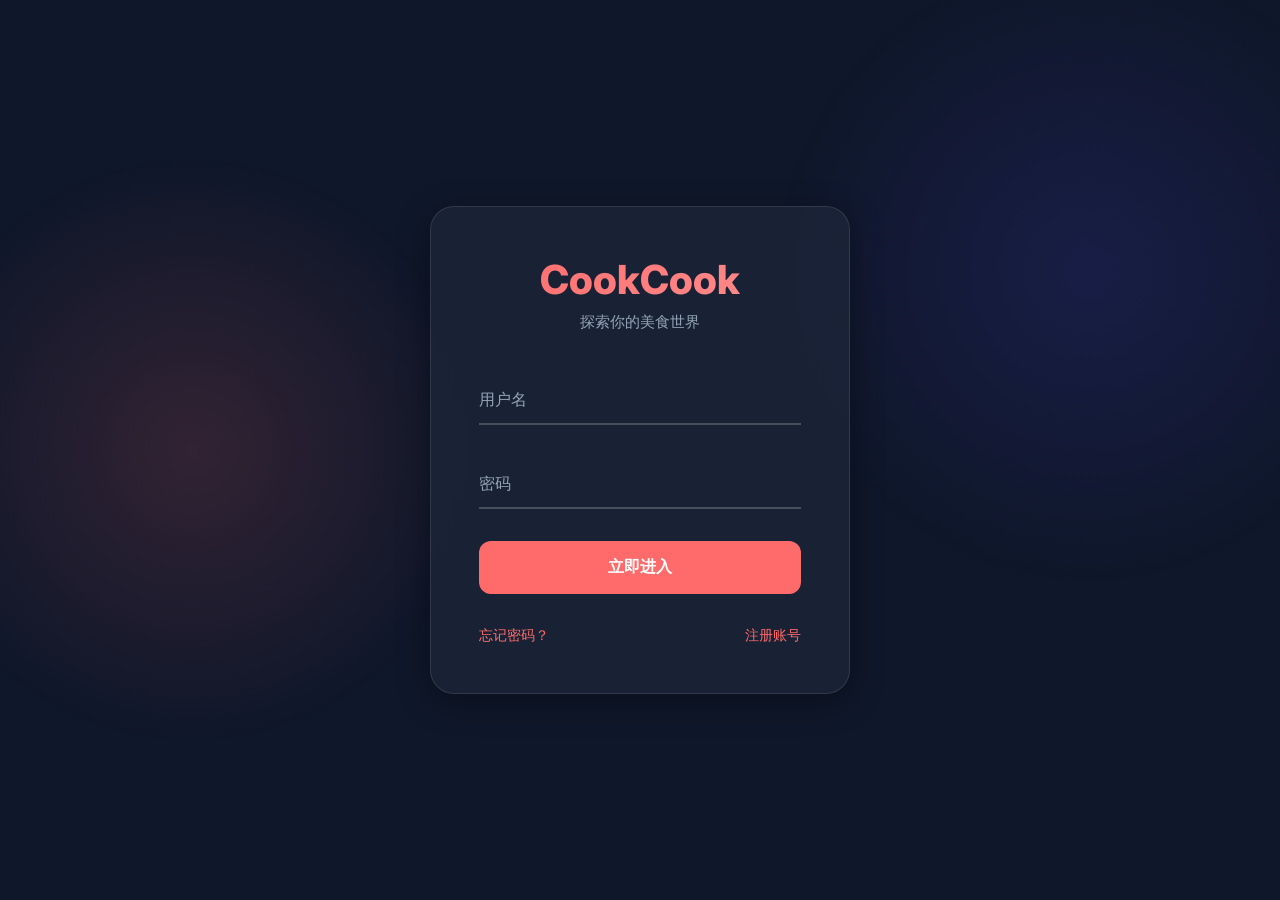
==== index.html @ f3c6b73f "feat: phase 1 initialization and ui implementation" ====
<!DOCTYPE html>
<html lang="zh-CN">
<head>
    <meta charset="UTF-8">
    <meta name="viewport" content="width=device-width, initial-scale=1.0">
    <title>CookCook - 登录</title>
    <link rel="stylesheet" href="css/base.css?v=1.0.0">
    <link rel="stylesheet" href="css/index.css?v=1.0.0">
    <link href="https://fonts.googleapis.com/css2?family=Inter:wght@300;400;600;800&display=swap" rel="stylesheet">
</head>
<body>
    <div class="background-anim"></div>
    <div class="login-container">
        <div class="glass-panel">
            <div class="logo-box">
                <h1>CookCook</h1>
                <p>探索你的美食世界</p>
            </div>
            <form id="loginForm" class="login-form">
                <div class="input-group">
                    <input type="text" id="username" placeholder=" " required autocomplete="off">
                    <label for="username">用户名</label>
                </div>
                <div class="input-group">
                    <input type="password" id="password" placeholder=" " required>
                    <label for="password">密码</label>
                </div>
                <button type="submit" class="btn-primary">
                    <span class="btn-text">立即进入</span>
                    <div class="loader"></div>
                </button>
            </form>
            <div class="footer-links">
                <a href="#">忘记密码？</a>
                <a href="#">注册账号</a>
            </div>
        </div>
    </div>
    <script src="js/auth.js?v=1.0.0"></script>
</body>
</html>
---- css/base.css ----
:root {
    --primary-color: #ff6b6b;
    --primary-hover: #ff5252;
    --bg-dark: #0f172a;
    --bg-panel: rgba(30, 41, 59, 0.7);
    --text-main: #f8fafc;
    --text-muted: #94a3b8;
    --glass-border: rgba(255, 255, 255, 0.1);
    --glass-shadow: 0 8px 32px 0 rgba(0, 0, 0, 0.37);
}

* {
    margin: 0;
    padding: 0;
    box-sizing: border-box;
}

body {
    font-family: 'Inter', sans-serif;
    background-color: var(--bg-dark);
    color: var(--text-main);
    overflow-x: hidden;
}

a {
    text-decoration: none;
    color: var(--primary-color);
    transition: color 0.3s ease;
}

a:hover {
    color: var(--primary-hover);
}

/* Scrollbar */
::-webkit-scrollbar {
    width: 8px;
}
::-webkit-scrollbar-track {
    background: var(--bg-dark);
}
::-webkit-scrollbar-thumb {
    background: var(--bg-panel);
    border-radius: 4px;
}
::-webkit-scrollbar-thumb:hover {
    background: var(--primary-color);
}
---- css/index.css ----
.login-container {
    height: 100vh;
    display: flex;
    justify-content: center;
    align-items: center;
    position: relative;
    z-index: 10;
}

.background-anim {
    position: fixed;
    top: 0;
    left: 0;
    width: 100vw;
    height: 100vh;
    background: radial-gradient(circle at 15% 50%, rgba(255, 107, 107, 0.15), transparent 25%),
                radial-gradient(circle at 85% 30%, rgba(79, 70, 229, 0.15), transparent 25%);
    z-index: 1;
    animation: pulse 10s infinite alternate;
}

@keyframes pulse {
    0% { transform: scale(1); }
    100% { transform: scale(1.2); }
}

.glass-panel {
    background: var(--bg-panel);
    backdrop-filter: blur(16px);
    -webkit-backdrop-filter: blur(16px);
    border: 1px solid var(--glass-border);
    border-radius: 24px;
    padding: 3rem;
    width: 100%;
    max-width: 420px;
    box-shadow: var(--glass-shadow);
    transform: translateY(20px);
    opacity: 0;
    animation: slideUp 0.8s cubic-bezier(0.16, 1, 0.3, 1) forwards;
}

@keyframes slideUp {
    to {
        transform: translateY(0);
        opacity: 1;
    }
}

.logo-box {
    text-align: center;
    margin-bottom: 2.5rem;
}

.logo-box h1 {
    font-size: 2.5rem;
    font-weight: 800;
    background: linear-gradient(135deg, #ff6b6b, #ff8e8e);
    -webkit-background-clip: text;
    -webkit-text-fill-color: transparent;
    margin-bottom: 0.5rem;
}

.logo-box p {
    color: var(--text-muted);
    font-size: 0.95rem;
}

.input-group {
    position: relative;
    margin-bottom: 2rem;
}

.input-group input {
    width: 100%;
    padding: 1rem 1rem 1rem 0;
    background: transparent;
    border: none;
    border-bottom: 2px solid rgba(255, 255, 255, 0.2);
    color: var(--text-main);
    font-size: 1rem;
    outline: none;
    transition: all 0.3s ease;
}

.input-group label {
    position: absolute;
    top: 1rem;
    left: 0;
    color: var(--text-muted);
    font-size: 1rem;
    pointer-events: none;
    transition: all 0.3s ease;
}

.input-group input:focus,
.input-group input:not(:placeholder-shown) {
    border-bottom-color: var(--primary-color);
}

.input-group input:focus + label,
.input-group input:not(:placeholder-shown) + label {
    top: -0.8rem;
    font-size: 0.8rem;
    color: var(--primary-color);
}

.btn-primary {
    width: 100%;
    padding: 1rem;
    background: var(--primary-color);
    color: white;
    border: none;
    border-radius: 12px;
    font-size: 1rem;
    font-weight: 600;
    cursor: pointer;
    transition: transform 0.2s, box-shadow 0.2s, background 0.3s;
    position: relative;
    overflow: hidden;
}

.btn-primary:hover {
    background: var(--primary-hover);
    transform: translateY(-2px);
    box-shadow: 0 10px 20px rgba(255, 107, 107, 0.3);
}

.btn-primary:active {
    transform: translateY(0);
}

.loader {
    display: none;
    width: 20px;
    height: 20px;
    border: 3px solid rgba(255,255,255,0.3);
    border-radius: 50%;
    border-top-color: white;
    animation: spin 1s ease-in-out infinite;
    margin: 0 auto;
}

.btn-primary.loading .btn-text {
    display: none;
}

.btn-primary.loading .loader {
    display: block;
}

@keyframes spin {
    to { transform: rotate(360deg); }
}

.footer-links {
    margin-top: 2rem;
    display: flex;
    justify-content: space-between;
    font-size: 0.9rem;
}
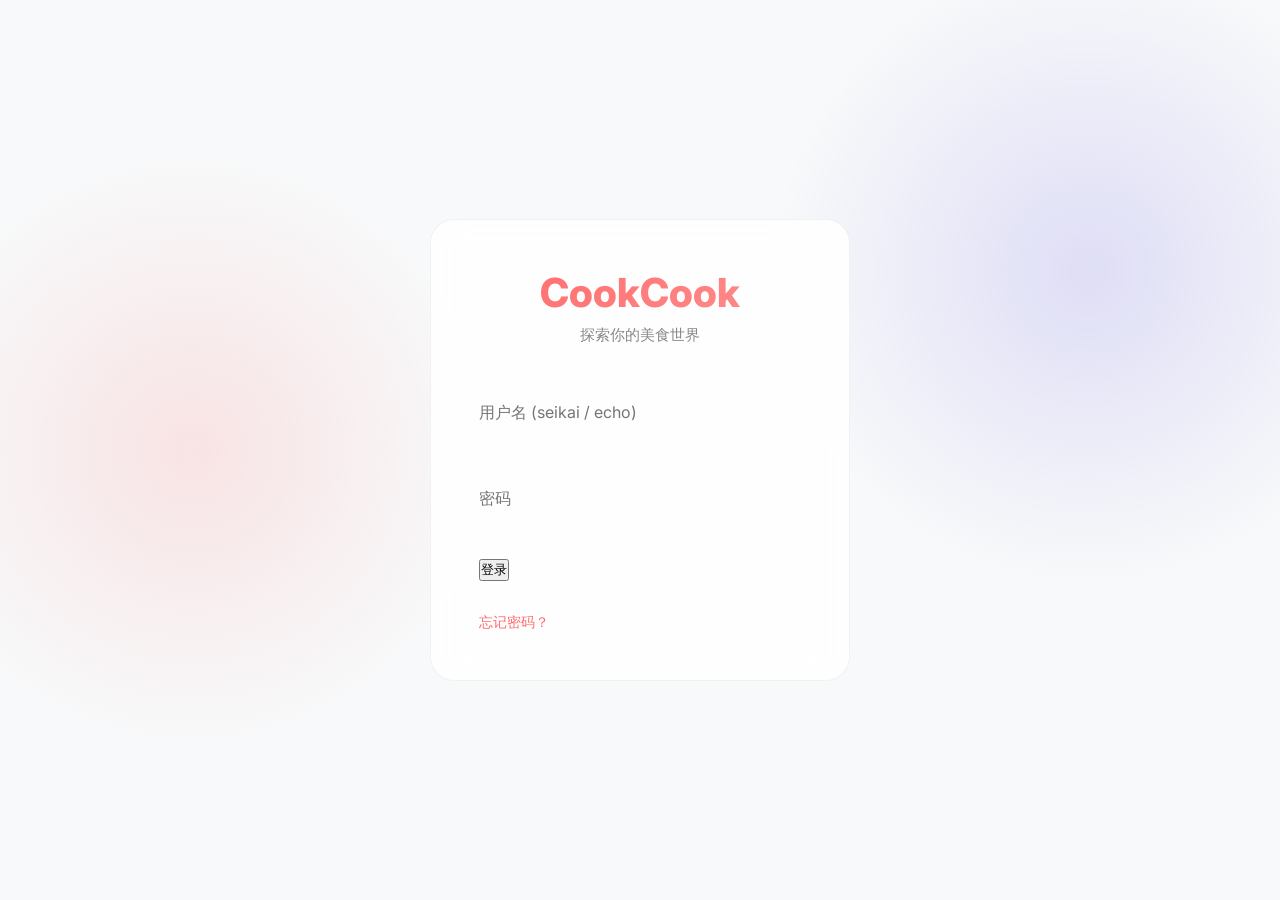
==== commit 2eeeb76e: "fix: completely overhaul UI to match light theme, dual column masonry, and sort controls as requeste" ====
--- a/index.html
+++ b/index.html
@@ -16,23 +16,19 @@
                 <h1>CookCook</h1>
                 <p>探索你的美食世界</p>
             </div>
-            <form id="loginForm" class="login-form">
+            <form id="loginForm" class="auth-form">
                 <div class="input-group">
-                    <input type="text" id="username" placeholder=" " required autocomplete="off">
-                    <label for="username">用户名</label>
+                    <i class="fa-solid fa-user"></i>
+                    <input type="text" id="username" placeholder="用户名 (seikai / echo)" required>
                 </div>
                 <div class="input-group">
-                    <input type="password" id="password" placeholder=" " required>
-                    <label for="password">密码</label>
+                    <i class="fa-solid fa-lock"></i>
+                    <input type="password" id="password" placeholder="密码" required>
                 </div>
-                <button type="submit" class="btn-primary">
-                    <span class="btn-text">立即进入</span>
-                    <div class="loader"></div>
-                </button>
+                <button type="submit" class="primary-btn">登录</button>
             </form>
             <div class="footer-links">
                 <a href="#">忘记密码？</a>
-                <a href="#">注册账号</a>
             </div>
         </div>
     </div>
--- a/css/base.css
+++ b/css/base.css
@@ -1,48 +1,28 @@
 :root {
-    --primary-color: #ff6b6b;
-    --primary-hover: #ff5252;
-    --bg-dark: #0f172a;
-    --bg-panel: rgba(30, 41, 59, 0.7);
-    --text-main: #f8fafc;
-    --text-muted: #94a3b8;
-    --glass-border: rgba(255, 255, 255, 0.1);
-    --glass-shadow: 0 8px 32px 0 rgba(0, 0, 0, 0.37);
+    --bg-main: #F8F9FA;
+    --bg-panel: rgba(255, 255, 255, 0.85);
+    --text-main: #333333;
+    --text-muted: #888888;
+    --primary-color: #FF6B6B; /* Coral red for appetite */
+    --glass-border: rgba(0, 0, 0, 0.05);
+    --shadow-sm: 0 4px 12px rgba(0, 0, 0, 0.04);
+    --shadow-md: 0 8px 24px rgba(0, 0, 0, 0.08);
 }
 
 * {
     margin: 0;
     padding: 0;
     box-sizing: border-box;
+    font-family: 'Inter', 'PingFang SC', sans-serif;
 }
 
 body {
-    font-family: 'Inter', sans-serif;
-    background-color: var(--bg-dark);
+    background-color: var(--bg-main);
     color: var(--text-main);
-    overflow-x: hidden;
+    -webkit-font-smoothing: antialiased;
 }
 
 a {
+    color: var(--primary-color);
     text-decoration: none;
-    color: var(--primary-color);
-    transition: color 0.3s ease;
 }
-
-a:hover {
-    color: var(--primary-hover);
-}
-
-/* Scrollbar */
-::-webkit-scrollbar {
-    width: 8px;
-}
-::-webkit-scrollbar-track {
-    background: var(--bg-dark);
-}
-::-webkit-scrollbar-thumb {
-    background: var(--bg-panel);
-    border-radius: 4px;
-}
-::-webkit-scrollbar-thumb:hover {
-    background: var(--primary-color);
-}
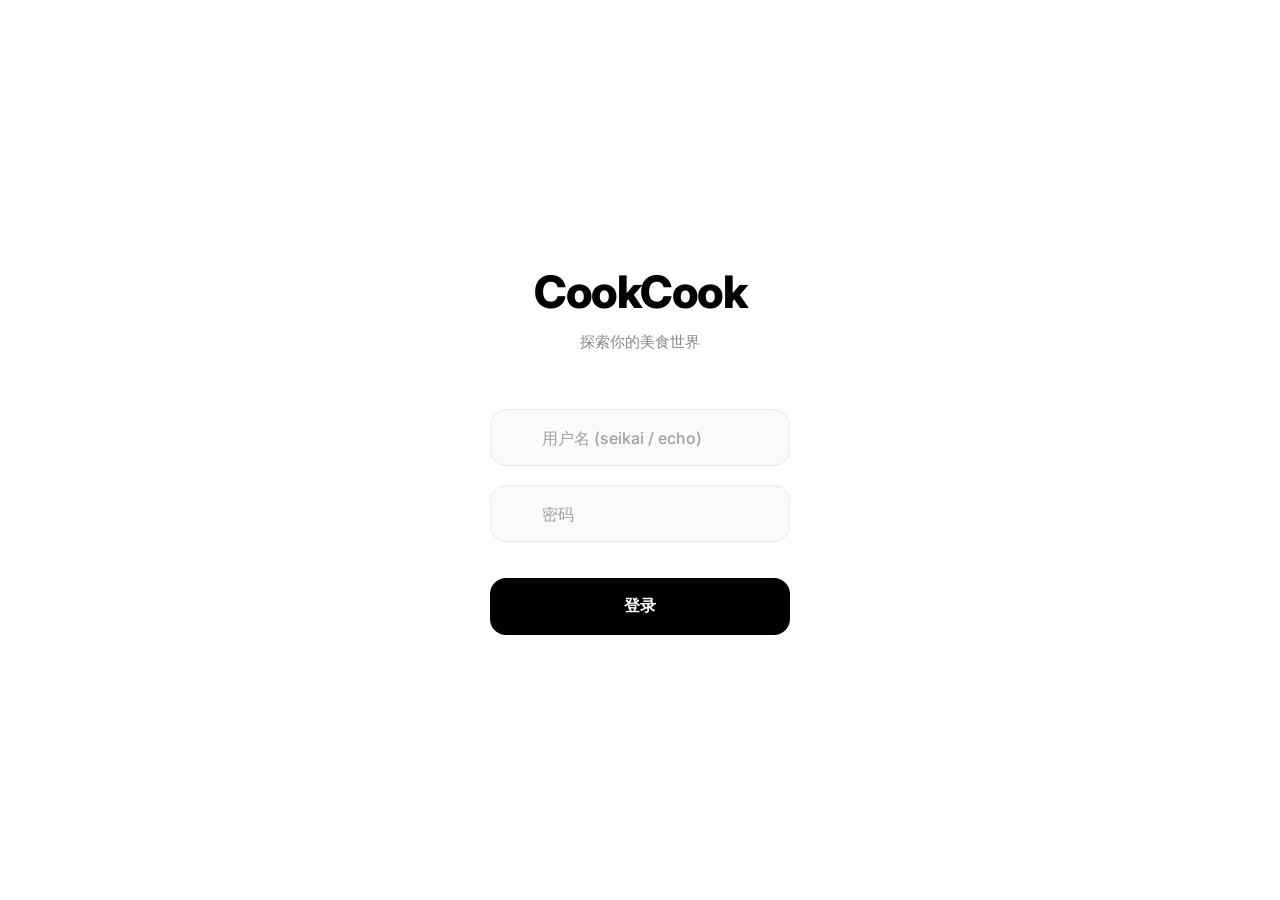
==== commit 129977b1: "style: stack card stats vertically for mobile, tweak logout button size and position, remove forgot " ====
--- a/index.html
+++ b/index.html
@@ -27,9 +27,6 @@
                 </div>
                 <button type="submit" class="primary-btn">登录</button>
             </form>
-            <div class="footer-links">
-                <a href="#">忘记密码？</a>
-            </div>
         </div>
     </div>
     <script src="js/auth.js?v=1.0.0"></script>
--- a/css/index.css
+++ b/css/index.css
@@ -1,160 +1,138 @@
-.login-container {
-    height: 100vh;
+/* Minimalist B/W Login UI - Apple/Microsoft Style */
+body {
+    background: #FFFFFF;
+    font-family: 'Inter', -apple-system, BlinkMacSystemFont, "Segoe UI", Roboto, sans-serif;
     display: flex;
     justify-content: center;
     align-items: center;
-    position: relative;
-    z-index: 10;
+    height: 100vh;
+    margin: 0;
+    color: #111;
+    overflow: hidden;
 }
 
-.background-anim {
-    position: fixed;
-    top: 0;
-    left: 0;
-    width: 100vw;
-    height: 100vh;
-    background: radial-gradient(circle at 15% 50%, rgba(255, 107, 107, 0.15), transparent 25%),
-                radial-gradient(circle at 85% 30%, rgba(79, 70, 229, 0.15), transparent 25%);
-    z-index: 1;
-    animation: pulse 10s infinite alternate;
+.login-container {
+    width: 100%;
+    max-width: 380px;
+    padding: 2.5rem;
+    box-sizing: border-box;
+    animation: fadeUp 0.6s cubic-bezier(0.16, 1, 0.3, 1);
 }
 
-@keyframes pulse {
-    0% { transform: scale(1); }
-    100% { transform: scale(1.2); }
-}
-
-.glass-panel {
-    background: var(--bg-panel);
-    backdrop-filter: blur(16px);
-    -webkit-backdrop-filter: blur(16px);
-    border: 1px solid var(--glass-border);
-    border-radius: 24px;
-    padding: 3rem;
-    width: 100%;
-    max-width: 420px;
-    box-shadow: var(--glass-shadow);
-    transform: translateY(20px);
-    opacity: 0;
-    animation: slideUp 0.8s cubic-bezier(0.16, 1, 0.3, 1) forwards;
-}
-
-@keyframes slideUp {
-    to {
-        transform: translateY(0);
-        opacity: 1;
-    }
+@keyframes fadeUp {
+    from { opacity: 0; transform: translateY(20px); }
+    to { opacity: 1; transform: translateY(0); }
 }
 
 .logo-box {
     text-align: center;
-    margin-bottom: 2.5rem;
+    margin-bottom: 3.5rem;
 }
 
 .logo-box h1 {
-    font-size: 2.5rem;
+    font-size: 2.8rem;
     font-weight: 800;
-    background: linear-gradient(135deg, #ff6b6b, #ff8e8e);
-    -webkit-background-clip: text;
-    -webkit-text-fill-color: transparent;
-    margin-bottom: 0.5rem;
+    letter-spacing: -1.5px;
+    margin: 0;
+    color: #000;
 }
 
 .logo-box p {
-    color: var(--text-muted);
     font-size: 0.95rem;
+    color: #888;
+    margin-top: 0.8rem;
+    font-weight: 500;
+}
+
+.auth-form {
+    display: flex;
+    flex-direction: column;
+    gap: 1.2rem;
 }
 
 .input-group {
     position: relative;
-    margin-bottom: 2rem;
+}
+
+.input-group i {
+    position: absolute;
+    left: 1.2rem;
+    top: 50%;
+    transform: translateY(-50%);
+    color: #A0A0A0;
+    font-size: 1rem;
+    transition: color 0.3s;
 }
 
 .input-group input {
     width: 100%;
-    padding: 1rem 1rem 1rem 0;
-    background: transparent;
-    border: none;
-    border-bottom: 2px solid rgba(255, 255, 255, 0.2);
-    color: var(--text-main);
+    padding: 1.1rem 1rem 1.1rem 3.2rem;
+    box-sizing: border-box;
+    border: 1px solid #EAEAEA;
+    border-radius: 16px;
+    background: #FAFAFA;
     font-size: 1rem;
+    color: #111;
+    font-weight: 500;
     outline: none;
-    transition: all 0.3s ease;
+    transition: all 0.3s;
 }
 
-.input-group label {
-    position: absolute;
-    top: 1rem;
-    left: 0;
-    color: var(--text-muted);
-    font-size: 1rem;
-    pointer-events: none;
-    transition: all 0.3s ease;
+.input-group input::placeholder {
+    color: #A0A0A0;
 }
 
-.input-group input:focus,
-.input-group input:not(:placeholder-shown) {
-    border-bottom-color: var(--primary-color);
+.input-group input:focus {
+    border-color: #000;
+    background: #FFF;
+    box-shadow: 0 4px 20px rgba(0,0,0,0.06);
 }
 
-.input-group input:focus + label,
-.input-group input:not(:placeholder-shown) + label {
-    top: -0.8rem;
-    font-size: 0.8rem;
-    color: var(--primary-color);
+.input-group input:focus + i,
+.input-group input:focus ~ i {
+    color: #000;
 }
 
-.btn-primary {
+.primary-btn {
     width: 100%;
-    padding: 1rem;
-    background: var(--primary-color);
-    color: white;
+    padding: 1.1rem;
+    border-radius: 16px;
+    background: #000;
+    color: #FFF;
     border: none;
-    border-radius: 12px;
     font-size: 1rem;
     font-weight: 600;
     cursor: pointer;
-    transition: transform 0.2s, box-shadow 0.2s, background 0.3s;
-    position: relative;
-    overflow: hidden;
+    transition: all 0.2s cubic-bezier(0.16, 1, 0.3, 1);
+    margin-top: 1rem;
 }
 
-.btn-primary:hover {
-    background: var(--primary-hover);
-    transform: translateY(-2px);
-    box-shadow: 0 10px 20px rgba(255, 107, 107, 0.3);
+.primary-btn:hover {
+    background: #222;
 }
 
-.btn-primary:active {
-    transform: translateY(0);
+.primary-btn:active {
+    transform: scale(0.96);
 }
 
-.loader {
-    display: none;
-    width: 20px;
-    height: 20px;
-    border: 3px solid rgba(255,255,255,0.3);
-    border-radius: 50%;
-    border-top-color: white;
-    animation: spin 1s ease-in-out infinite;
-    margin: 0 auto;
-}
-
-.btn-primary.loading .btn-text {
-    display: none;
-}
-
-.btn-primary.loading .loader {
-    display: block;
-}
-
-@keyframes spin {
-    to { transform: rotate(360deg); }
+.primary-btn.loading {
+    opacity: 0.7;
+    pointer-events: none;
 }
 
 .footer-links {
+    text-align: center;
     margin-top: 2rem;
-    display: flex;
-    justify-content: space-between;
-    font-size: 0.9rem;
 }
+
+.footer-links a {
+    color: #888;
+    text-decoration: none;
+    font-size: 0.85rem;
+    font-weight: 500;
+    transition: color 0.2s;
+}
+
+.footer-links a:hover {
+    color: #000;
+}
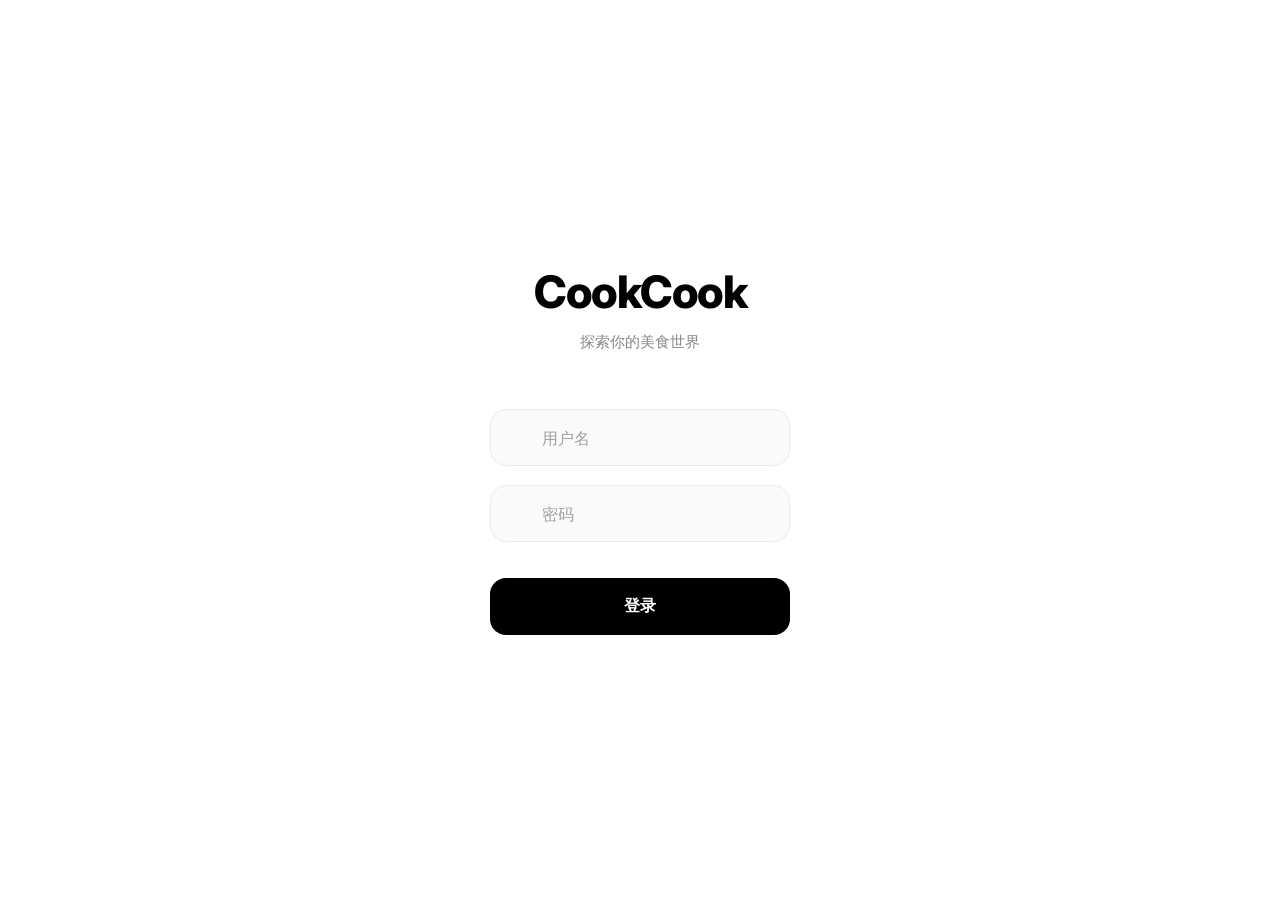
==== commit a0bc9406: "feat: implement edit recipe functionality, capitalize usernames, tweak text UI" ====
--- a/index.html
+++ b/index.html
@@ -19,7 +19,7 @@
             <form id="loginForm" class="auth-form">
                 <div class="input-group">
                     <i class="fa-solid fa-user"></i>
-                    <input type="text" id="username" placeholder="用户名 (seikai / echo)" required>
+                    <input type="text" id="username" placeholder="用户名" required>
                 </div>
                 <div class="input-group">
                     <i class="fa-solid fa-lock"></i>
